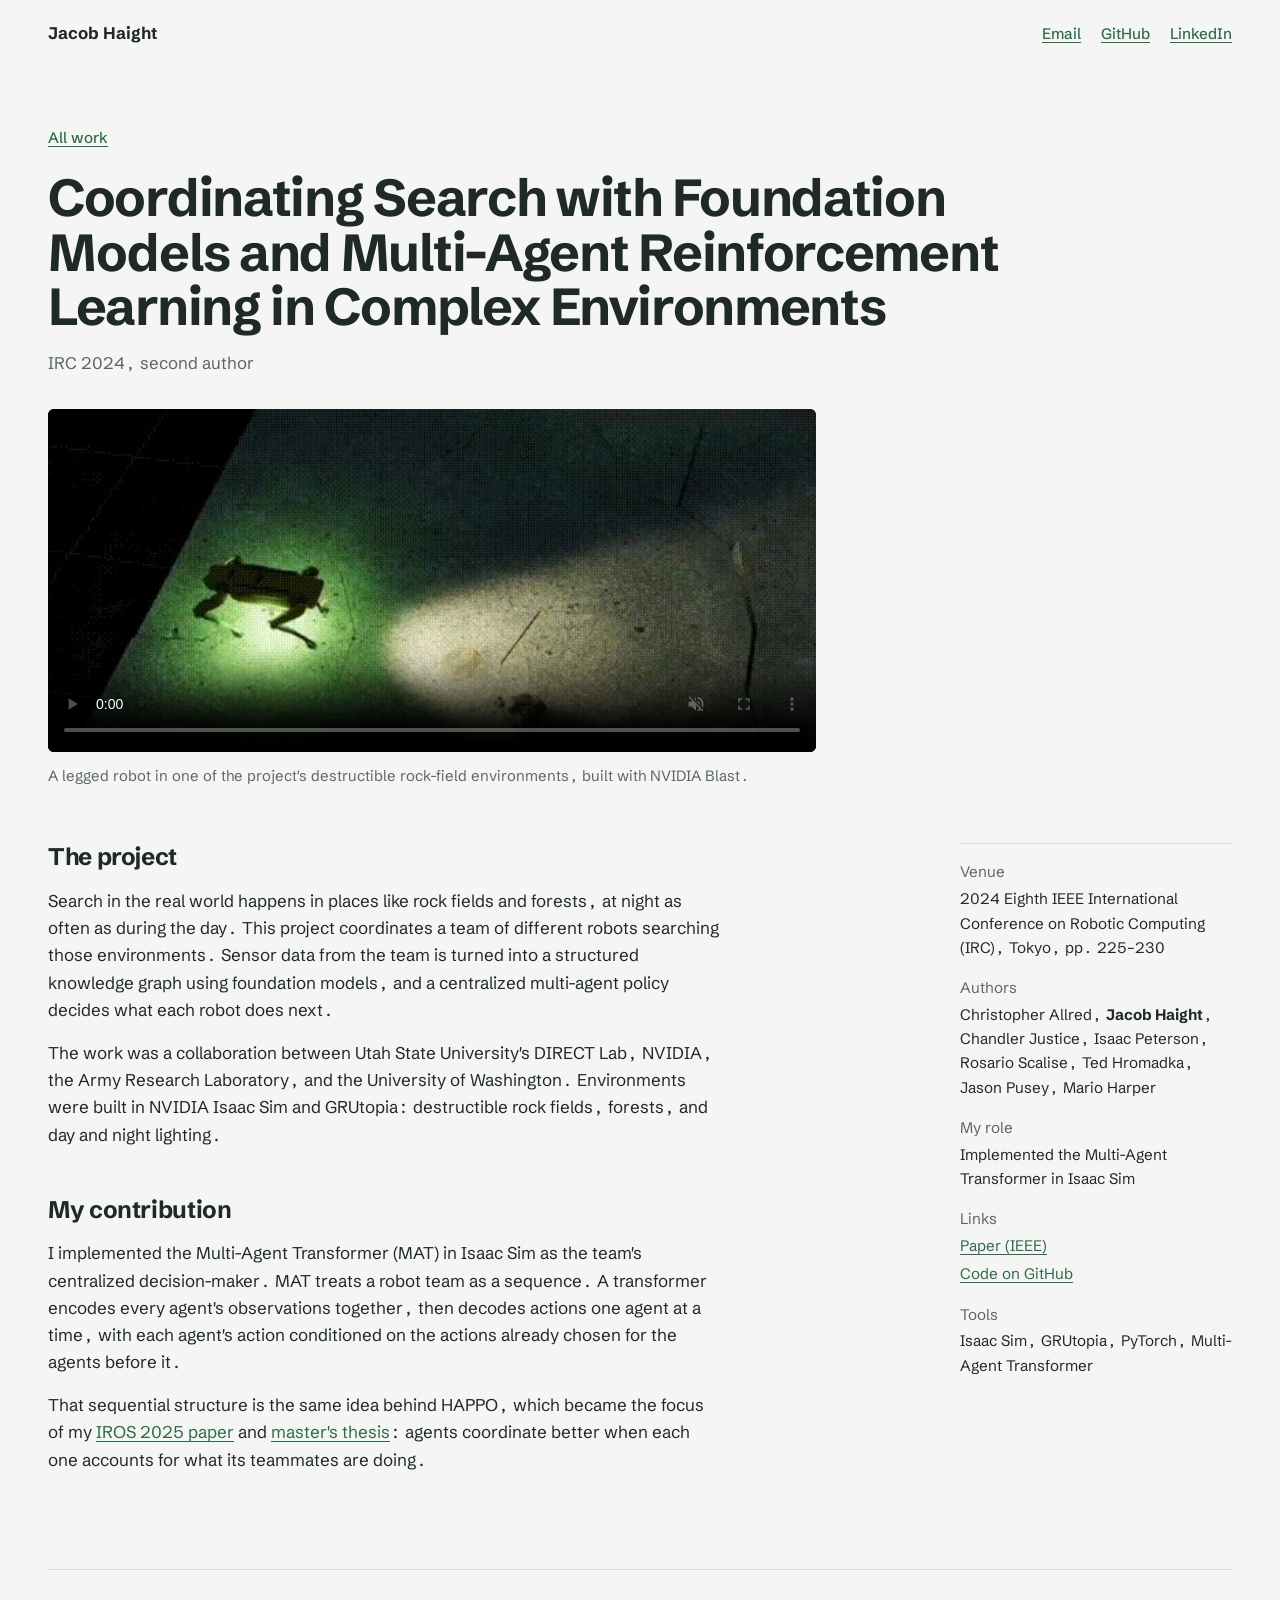
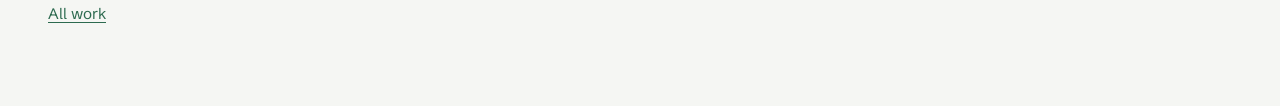
==== work/coordinating-search.html @ 33dfbdb5 "Restructure into home grid and per-project pages Home page shows a thumbnail card for each work. New" ====
<!doctype html>
<html lang="en">
<head>
  <meta charset="utf-8">
  <meta name="viewport" content="width=device-width, initial-scale=1">
  <title>Coordinating Search with Foundation Models and MARL | Jacob Haight</title>
  <meta name="description" content="IRC 2024 paper: coordinating a heterogeneous robot team for search in unstructured environments with foundation models and a Multi-Agent Transformer in Isaac Sim.">
  <meta property="og:image" content="../assets/img/irc-rockfield.jpg">
  <link rel="preconnect" href="https://fonts.googleapis.com">
  <link rel="preconnect" href="https://fonts.gstatic.com" crossorigin>
  <link href="https://fonts.googleapis.com/css2?family=Schibsted+Grotesk:wght@400;500;700&display=swap" rel="stylesheet">
  <link rel="stylesheet" href="../style.css">
</head>
<body>
  <div class="page">
    <header class="bar">
      <a class="home" href="../index.html">Jacob Haight</a>
      <nav aria-label="Contact and profiles">
        <a href="mailto:jacobrhaight@gmail.com">Email</a>
        <a href="https://github.com/some45bucks">GitHub</a>
        <a href="https://www.linkedin.com/in/jacob-haight-138480183">LinkedIn</a>
      </nav>
    </header>

    <div class="project-head">
      <a class="crumb" href="../index.html">All work</a>
      <h1>Coordinating Search with Foundation Models and Multi-Agent Reinforcement Learning in Complex Environments</h1>
      <p class="meta">IRC 2024, second author</p>
    </div>

    <figure class="feature-media compact-media">
      <video src="../assets/media/irc-rockfield.mp4" poster="../assets/img/irc-rockfield.jpg" muted loop playsinline preload="metadata" controls data-autoplay></video>
      <figcaption>A legged robot in one of the project's destructible rock-field environments, built with NVIDIA Blast.</figcaption>
    </figure>

    <div class="layout">
      <article class="prose">
        <h2>The project</h2>
        <p>Search in the real world happens in places like rock fields and forests, at night as often as during the day. This project coordinates a team of different robots searching those environments. Sensor data from the team is turned into a structured knowledge graph using foundation models, and a centralized multi-agent policy decides what each robot does next.</p>
        <p>The work was a collaboration between Utah State University's DIRECT Lab, NVIDIA, the Army Research Laboratory, and the University of Washington. Environments were built in NVIDIA Isaac Sim and GRUtopia: destructible rock fields, forests, and day and night lighting.</p>

        <h2>My contribution</h2>
        <p>I implemented the Multi-Agent Transformer (MAT) in Isaac Sim as the team's centralized decision-maker. MAT treats a robot team as a sequence. A transformer encodes every agent's observations together, then decodes actions one agent at a time, with each agent's action conditioned on the actions already chosen for the agents before it.</p>
        <p>That sequential structure is the same idea behind HAPPO, which became the focus of my <a href="isaac-lab-harl.html">IROS 2025 paper</a> and <a href="thesis.html">master's thesis</a>: agents coordinate better when each one accounts for what its teammates are doing.</p>
      </article>

      <aside class="facts" aria-label="Paper details">
        <dl>
          <dt>Venue</dt>
          <dd>2024 Eighth IEEE International Conference on Robotic Computing (IRC), Tokyo, pp. 225–230</dd>
          <dt>Authors</dt>
          <dd>Christopher Allred, <strong>Jacob Haight</strong>, Chandler Justice, Isaac Peterson, Rosario Scalise, Ted Hromadka, Jason Pusey, Mario Harper</dd>
          <dt>My role</dt>
          <dd>Implemented the Multi-Agent Transformer in Isaac Sim</dd>
          <dt>Links</dt>
          <dd>
            <ul>
              <li><a href="https://doi.org/10.1109/IRC63610.2024.00046">Paper (IEEE)</a></li>
              <li><a href="https://github.com/DIRECTLab/Coordinating-MAT-Env">Code on GitHub</a></li>
            </ul>
          </dd>
          <dt>Tools</dt>
          <dd>Isaac Sim, GRUtopia, PyTorch, Multi-Agent Transformer</dd>
        </dl>
      </aside>
    </div>

    <footer class="footer">
      <p><a href="../index.html">All work</a></p>
    </footer>
  </div>
  <script src="../main.js" defer></script>
</body>
</html>
---- style.css ----
:root {
  --paper: #f5f6f3;
  --panel: #ffffff;
  --band: #e9eee7;
  --ink: #1f2a24;
  --muted: #5b6760;
  --rule: #d5dbd3;
  --leaf: #2d6a4f;
  --berry: #c8323c;
  --page: 74rem;
  --measure: 42rem;
  --gutter: clamp(1rem, 4vw, 2.5rem);
  color-scheme: light;
}

@media (prefers-color-scheme: dark) {
  :root {
    --paper: #161c19;
    --panel: #1d2521;
    --band: #1d2521;
    --ink: #e6ebe7;
    --muted: #9eaaa3;
    --rule: #2f3a34;
    --leaf: #7cc49f;
    --berry: #f0606a;
    color-scheme: dark;
  }
}

*, *::before, *::after { box-sizing: border-box; }
html { -webkit-text-size-adjust: 100%; }

body {
  margin: 0;
  background: var(--paper);
  color: var(--ink);
  font-family: "Schibsted Grotesk", system-ui, sans-serif;
  font-size: 1.0625rem;
  line-height: 1.6;
  font-variant-numeric: tabular-nums;
}

img, video { max-width: 100%; height: auto; display: block; }
figure { margin: 0; }
a { color: var(--leaf); text-underline-offset: 0.18em; text-decoration-thickness: 1px; }
a:hover { text-decoration-thickness: 2px; }
:focus-visible { outline: 2px solid var(--leaf); outline-offset: 3px; border-radius: 2px; }

h1, h2, h3 { margin: 0; line-height: 1.15; font-weight: 700; }
p { margin: 0 0 1rem; }
ul { margin: 0 0 1rem; padding-left: 1.2rem; }
li { margin-bottom: 0.35rem; }

.page { max-width: calc(var(--page) + 2 * var(--gutter)); margin-inline: auto; padding-inline: var(--gutter); }

/* Site bar */
.bar { display: flex; align-items: baseline; justify-content: space-between; gap: 1rem; padding-block: 1.25rem; flex-wrap: wrap; }
.bar .home { font-weight: 700; color: var(--ink); text-decoration: none; font-size: 1.05rem; }
.bar nav { display: flex; gap: 1.25rem; font-size: 0.95rem; font-weight: 500; }

/* Home hero */
.hero { padding-block: clamp(3rem, 9vw, 6.5rem) clamp(2.5rem, 6vw, 4.5rem); }
.name { font-size: clamp(3rem, 9vw, 6.5rem); letter-spacing: -0.035em; line-height: 0.95; margin-bottom: 1.75rem; }
.lede { font-size: clamp(1.25rem, 2.2vw, 1.6rem); line-height: 1.4; max-width: 36ch; margin-bottom: 1.25rem; }
.status { color: var(--muted); max-width: 52ch; }
.links { display: flex; flex-wrap: wrap; gap: 0.5rem 1.5rem; margin-top: 1.5rem; font-weight: 500; }

/* Work grid */
.section-title { font-size: 1.5rem; letter-spacing: -0.015em; margin-bottom: 1.5rem; }
.grid { display: grid; grid-template-columns: repeat(2, minmax(0, 1fr)); gap: 3rem 2.5rem; margin-bottom: 4.5rem; }
.card { position: relative; }
.card .thumb { aspect-ratio: 16 / 9; border-radius: 6px; overflow: hidden; background: #0d120f; margin-bottom: 1.1rem; }
.card .thumb img { width: 100%; height: 100%; object-fit: cover; }
.card .thumb.diagram { background: #fff; }
.card .thumb.diagram img { object-fit: contain; padding: 1rem; }
.card h3 { font-size: 1.35rem; letter-spacing: -0.01em; margin-bottom: 0.35rem; }
.card h3 a { color: var(--ink); text-decoration: none; }
.card h3 a::after { content: ""; position: absolute; inset: 0; }
.card:hover h3 a { text-decoration: underline; text-decoration-thickness: 2px; }
.card .meta { color: var(--muted); font-size: 0.95rem; margin-bottom: 0.6rem; }
.card p:last-child { margin-bottom: 0; max-width: 52ch; }

/* Compact lists on home */
.split { display: grid; grid-template-columns: repeat(2, minmax(0, 1fr)); gap: 2.5rem; padding-block: 3rem; border-top: 1px solid var(--rule); }
.compact { list-style: none; padding: 0; margin: 0; }
.compact li { margin-bottom: 1.25rem; }
.compact h3 { font-size: 1.05rem; margin-bottom: 0.2rem; }
.compact p { color: var(--muted); font-size: 0.98rem; margin: 0; }
.compact .meta { color: var(--muted); font-size: 0.95rem; }

/* Project pages */
.project-head { padding-block: clamp(2rem, 5vw, 3.5rem) 2rem; max-width: 60rem; }
.crumb { font-size: 0.95rem; font-weight: 500; display: inline-block; margin-bottom: 1.25rem; }
.project-head h1 { font-size: clamp(2rem, 4.5vw, 3.25rem); letter-spacing: -0.025em; line-height: 1.05; margin-bottom: 1rem; }
.project-head .meta { color: var(--muted); font-size: 1.05rem; margin: 0; }

.feature-media { margin: 0 0 3.5rem; }
.feature-media img, .feature-media video { width: 100%; border-radius: 6px; background: #000; }

.layout { display: grid; grid-template-columns: minmax(0, 1fr) 17rem; gap: 4rem; align-items: start; padding-bottom: 5rem; }
.prose > p, .prose > ul, .prose > h2, .prose > h3, .prose > .callout, .prose > table { max-width: var(--measure); }
.prose h2 { font-size: 1.5rem; letter-spacing: -0.015em; margin: 3rem 0 1rem; }
.prose h2:first-child { margin-top: 0; }
.prose h3 { font-size: 1.125rem; margin: 1.75rem 0 0.5rem; }

.facts { position: sticky; top: 1.5rem; font-size: 0.95rem; border-top: 1px solid var(--rule); padding-top: 1rem; }
.facts dl { margin: 0; }
.facts dt { color: var(--muted); margin-top: 1rem; }
.facts dt:first-child { margin-top: 0; }
.facts dd { margin: 0.15rem 0 0; }
.facts ul { list-style: none; padding: 0; margin: 0; }
.facts li { margin-bottom: 0.25rem; }

/* Figures inside prose can break out wider than the text column */
.fig { margin: 2rem 0; }
.fig img, .fig video { width: 100%; border-radius: 6px; }
.fig.white img { background: #fff; padding: 0.75rem; }
.fig figcaption { color: var(--muted); font-size: 0.93rem; margin-top: 0.6rem; }
.pair { display: grid; grid-template-columns: 1fr 1fr; gap: 1rem; }
.pair figure { margin: 0; }
.prose .pair { margin: 1.5rem 0 2rem; }
.prose .pair img { width: 100%; border-radius: 6px; }
.prose .pair img.diagram { aspect-ratio: 4 / 3; object-fit: contain; background: #fff; padding: 0.5rem; }
.pair figcaption { color: var(--muted); font-size: 0.93rem; margin-top: 0.5rem; }
.trio { display: grid; grid-template-columns: repeat(3, 1fr); gap: 1rem; }
.trio figure { margin: 0; }
.trio figcaption { color: var(--muted); font-size: 0.9rem; margin-top: 0.5rem; }

table { border-collapse: collapse; width: 100%; font-size: 0.95rem; margin: 1rem 0 0.5rem; }
th, td { text-align: left; padding: 0.5rem 0.75rem 0.5rem 0; border-bottom: 1px solid var(--rule); }
th { font-weight: 500; color: var(--muted); }
td.num, th.num { text-align: right; }

.callout { border-left: 2px solid var(--leaf); padding-left: 1rem; color: var(--muted); }

/* YouTube facade */
.yt { aspect-ratio: 16 / 9; background: #000; border-radius: 6px; overflow: hidden; }
.yt-play { all: unset; cursor: pointer; display: block; position: relative; width: 100%; height: 100%; }
.yt-play:focus-visible { outline: 2px solid var(--leaf); outline-offset: 3px; }
.yt-play img { width: 100%; height: 100%; object-fit: cover; opacity: 0.92; }
.yt-icon { position: absolute; inset: 50% auto auto 50%; transform: translate(-50%, -50%); width: 4rem; height: 4rem; border-radius: 50%; background: rgba(255, 255, 255, 0.92); }
.yt-icon::after { content: ""; position: absolute; left: 54%; top: 50%; transform: translate(-50%, -50%); border-style: solid; border-width: 0.75rem 0 0.75rem 1.2rem; border-color: transparent transparent transparent #1f2a24; }
.yt iframe { width: 100%; height: 100%; border: 0; display: block; }

/* Reel chapters */
.chapters { list-style: none; padding: 0; margin: 0.75rem 0 0; display: grid; grid-template-columns: repeat(3, 1fr); gap: 0.25rem 0.5rem; }
.chapters li { margin: 0; }
.chapters button { all: unset; box-sizing: border-box; cursor: pointer; display: block; width: 100%; height: 100%; padding: 0.6rem 0.75rem 0.85rem; font-size: 0.95rem; line-height: 1.3; border-radius: 4px; position: relative; color: var(--ink); }
.chapters button:hover { background: color-mix(in srgb, var(--ink) 6%, transparent); }
.chapters button:focus-visible { outline: 2px solid var(--leaf); outline-offset: 1px; }
.chapters button::after { content: ""; position: absolute; left: 0.75rem; right: 0.75rem; bottom: 0.3rem; height: 3px; border-radius: 2px; background: linear-gradient(var(--berry), var(--berry)) left / var(--p, 0%) 100% no-repeat, var(--rule); }
.chapters .t { color: var(--muted); margin-right: 0.35rem; }
.chapters button[aria-current="true"] { font-weight: 500; }
.chapters button[aria-current="true"] .t { color: var(--berry); }
.feature-media figcaption { color: var(--muted); font-size: 0.93rem; margin-top: 0.75rem; }

.footer { padding-block: 2rem 4rem; color: var(--muted); border-top: 1px solid var(--rule); font-size: 0.95rem; }

@media (max-width: 60rem) {
  .layout { grid-template-columns: 1fr; gap: 2rem; }
  .facts { position: static; order: -1; }
}

@media (max-width: 44rem) {
  .grid, .split { grid-template-columns: 1fr; }
  .pair, .trio { grid-template-columns: 1fr; }
  .chapters { grid-template-columns: 1fr; gap: 0; }
}
.fig.narrow { max-width: 30rem; }
.feature-media.compact-media { max-width: 48rem; }
.table-wrap { overflow-x: auto; max-width: var(--measure); }
.table-wrap td, .table-wrap th { white-space: nowrap; }
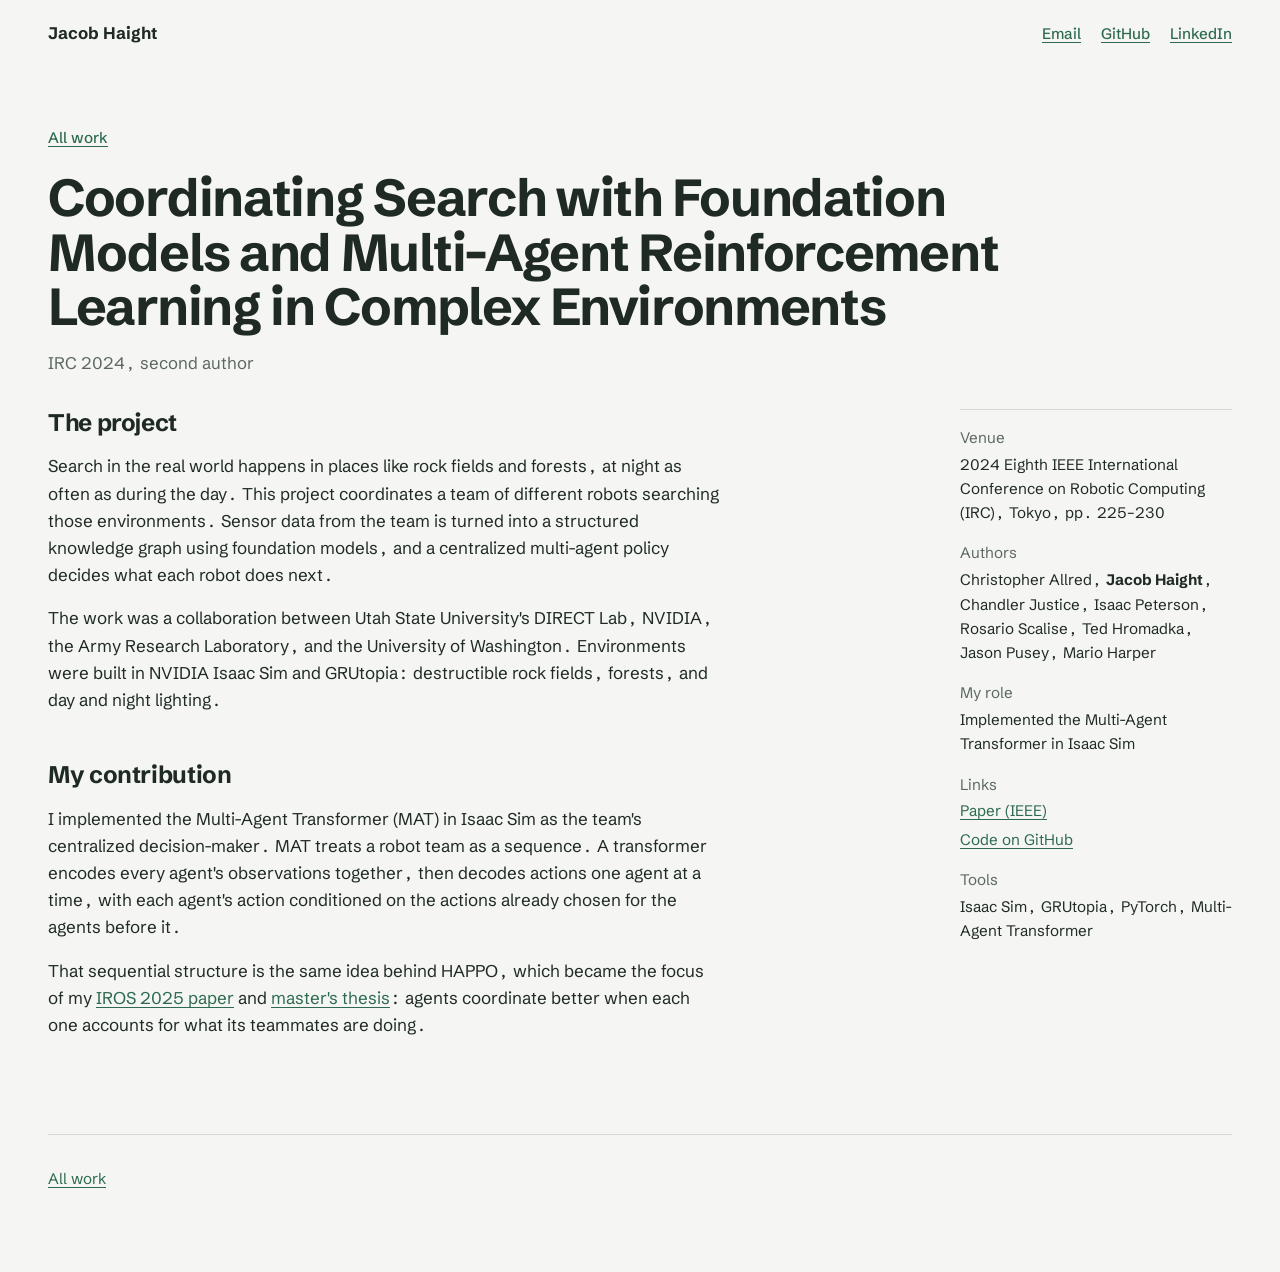
==== commit d215e824: "IRC page: remove the rock-field video, text-only home card Co-Authored-By: Claude Opus 5.5 <noreply@" ====
--- a/work/coordinating-search.html
+++ b/work/coordinating-search.html
@@ -5,7 +5,6 @@
   <meta name="viewport" content="width=device-width, initial-scale=1">
   <title>Coordinating Search with Foundation Models and MARL | Jacob Haight</title>
   <meta name="description" content="IRC 2024 paper: coordinating a heterogeneous robot team for search in unstructured environments with foundation models and a Multi-Agent Transformer in Isaac Sim.">
-  <meta property="og:image" content="../assets/img/irc-rockfield.jpg">
   <link rel="preconnect" href="https://fonts.googleapis.com">
   <link rel="preconnect" href="https://fonts.gstatic.com" crossorigin>
   <link href="https://fonts.googleapis.com/css2?family=Schibsted+Grotesk:wght@400;500;700&display=swap" rel="stylesheet">
@@ -27,11 +26,6 @@
       <h1>Coordinating Search with Foundation Models and Multi-Agent Reinforcement Learning in Complex Environments</h1>
       <p class="meta">IRC 2024, second author</p>
     </div>
-
-    <figure class="feature-media compact-media">
-      <video src="../assets/media/irc-rockfield.mp4" poster="../assets/img/irc-rockfield.jpg" muted loop playsinline preload="metadata" controls data-autoplay></video>
-      <figcaption>A legged robot in one of the project's destructible rock-field environments, built with NVIDIA Blast.</figcaption>
-    </figure>
 
     <div class="layout">
       <article class="prose">
--- a/style.css
+++ b/style.css
@@ -170,3 +170,9 @@
 .feature-media.compact-media { max-width: 48rem; }
 .table-wrap { overflow-x: auto; max-width: var(--measure); }
 .table-wrap td, .table-wrap th { white-space: nowrap; }
+.fig.medium { max-width: 36rem; }
+
+/* Text-only card thumbnail, for work shown without media */
+.card .thumb.text-thumb { background: var(--band); border: 1px solid var(--rule); display: flex; flex-direction: column; justify-content: flex-end; padding: 1.25rem 1.4rem; }
+.text-thumb p { margin: 0; font-size: clamp(1.25rem, 2.4vw, 1.7rem); font-weight: 700; letter-spacing: -0.015em; line-height: 1.15; color: var(--ink); max-width: 18ch; }
+.text-thumb p.sub { margin-top: 0.6rem; font-size: 0.85rem; font-weight: 400; letter-spacing: 0; line-height: 1.4; color: var(--muted); max-width: 46ch; }
